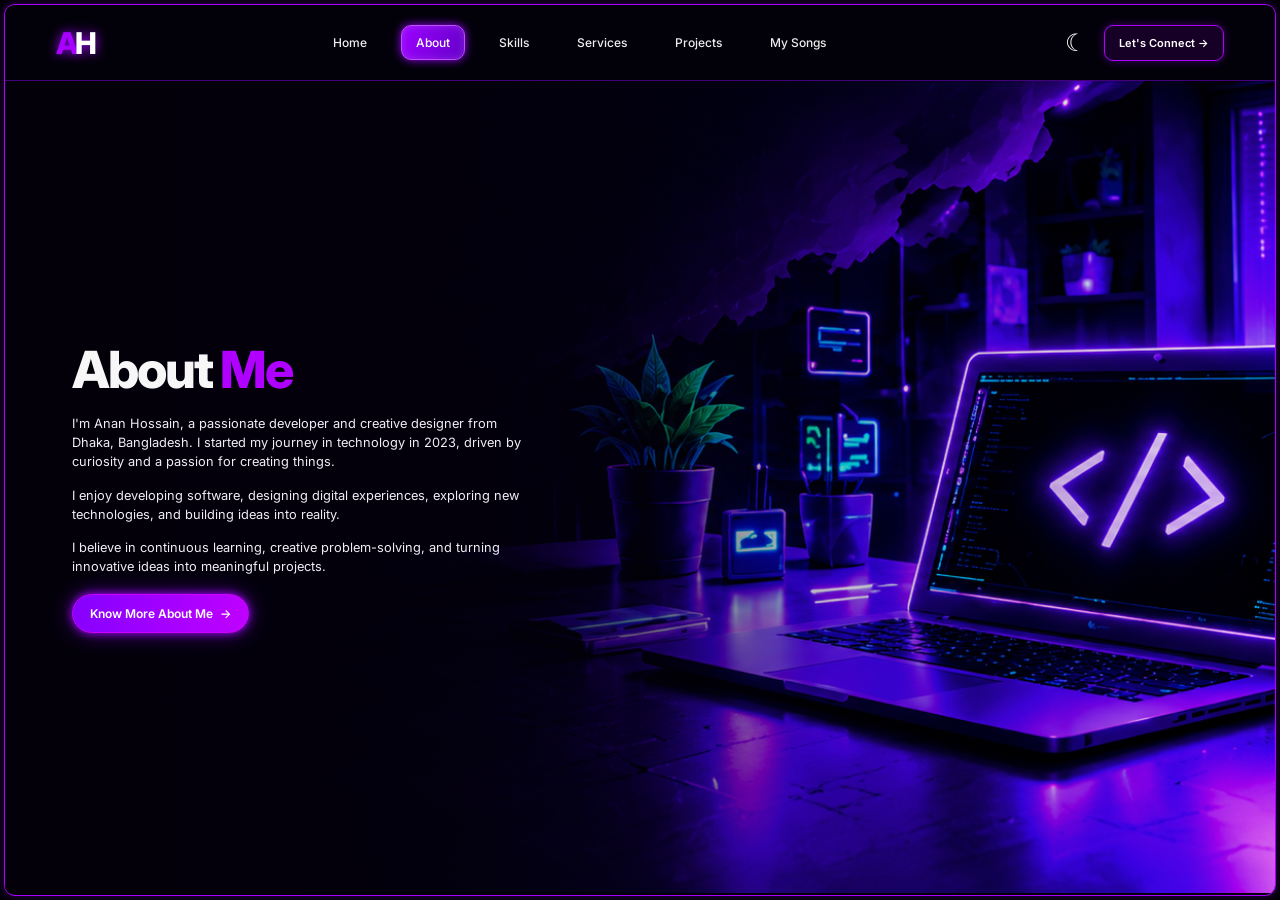
==== about.html @ b21a18df "Add files via upload" ====
<!DOCTYPE html>
<html lang="en">
<head>
    <meta charset="UTF-8">
    <link rel="icon" href="/assets/AH_64x64.png" type="image/png">
    <meta name="viewport" content="width=device-width, initial-scale=1.0">
    <title>About | Anan Hossain</title>
    <link rel="stylesheet" href="about.css">
    <link href="https://fonts.googleapis.com/css2?family=Inter:wght@400;500;600;700;800&display=swap" rel="stylesheet">
</head>
<body>

<div class="about-page">

    <!-- NAVBAR -->
    <header class="navbar">

        <a href="index.html" class="logo">A<span>H</span></a>

        <nav class="nav-links">
            <a href="index.html">Home</a>
            <a href="about.html"class="active">About</a>
            <a href="skills.html">Skills</a>
            <a href="services.html">Services</a>
            <a href="projects.html">Projects</a>
            <a href="socials.html">My Songs</a>
        </nav>

        <div class="nav-right">
            <button class="theme-toggle" id="themeToggle">☾</button>
            <a href="socials.html" class="connect">
                Let's Connect <span>→</span>
            </a>
        </div>

    </header>

    <!-- ABOUT SECTION -->
    <main class="about-hero">

        <div class="about-content">

            <h1>About <span>Me</span></h1>

            <div class="about-description">

                <p>
                    I'm Anan Hossain, a passionate developer
                    and creative designer from Dhaka, Bangladesh.
                    I started my journey in technology in 2023, driven
                    by curiosity and a passion for creating things.
                </p>

                <p>
                    I enjoy developing software, designing digital
                    experiences, exploring new technologies, and
                    building ideas into reality.
                </p>

                <p>
                    I believe in continuous learning, creative problem-solving,
                    and turning innovative ideas into meaningful projects.
                </p>

            </div>

            <a href="socials.html" class="know-more">
                Know More About Me <span>→</span>
            </a>

        </div>

    </main>

</div>

<script>
    const themeToggle = document.getElementById("themeToggle");

    themeToggle.addEventListener("click", () => {
        document.body.classList.toggle("light-mode");

        themeToggle.textContent =
            document.body.classList.contains("light-mode")
            ? "☀" : "☾";
    });
</script>

</body>
</html>
---- about.css ----
* {
    margin: 0;
    padding: 0;
    box-sizing: border-box;
}

html {
    scroll-behavior: smooth;
}

body {
    background: #030008;
    color: white;
    font-family: 'Inter', sans-serif;
    min-height: 100vh;
    padding: 4px;
}

/* SAME FULL PAGE SIZE AS HOME */

.about-page {
    position: relative;
    width: 100%;
    min-height: calc(100vh - 8px);
    overflow: hidden;
    border: 1px solid #a900ff;
    border-radius: 11px;
    background: #030008;
    box-shadow: 0 0 8px rgba(160, 0, 255, .3);
}

/* NAVIGATION */

.navbar {
    height: 76px;
    width: 100%;
    padding: 0 4%;
    position: relative;
    z-index: 10;

    display: flex;
    align-items: center;
    justify-content: space-between;

    background: rgba(3, 0, 10, .94);
    border-bottom: 1px solid rgba(150, 0, 255, .45);
}

.logo {
    text-decoration: none;
    font-size: 30px;
    font-weight: 800;
    letter-spacing: -3px;
    color: #a900ff;
    text-shadow: 0 0 12px #a000ff;
}

.logo span {
    color: white;
}

.nav-links {
    display: flex;
    align-items: center;
    gap: 20px;
}

.nav-links a {
    color: #eee;
    text-decoration: none;
    font-size: 12px;
    font-weight: 500;
    padding: 9px 14px;
    border-radius: 10px;
    transition: .3s;
}

.nav-links a:hover {
    background: rgba(150, 0, 255, .2);
}

.nav-links a.active {
    color: white;
    background: linear-gradient(110deg, #9c00ff, #6500c9);
    border: 1px solid #c34cff;

    box-shadow:
        0 0 10px #9700ff,
        inset 0 0 8px rgba(255,255,255,.15);
}

.nav-right {
    display: flex;
    align-items: center;
    gap: 17px;
}

.theme-toggle {
    background: none;
    border: none;
    color: white;
    font-size: 24px;
    cursor: pointer;
}

.connect {
    text-decoration: none;
    color: white;
    font-size: 11px;
    font-weight: 600;
    padding: 10px 14px;
    border: 1px solid #a900ff;
    border-radius: 9px;
    background: rgba(30, 0, 50, .7);
    box-shadow: 0 0 9px rgba(160, 0, 255, .4);
    transition: .3s;
}

.connect:hover {
    background: #8200d9;
    box-shadow: 0 0 20px #a000ff;
}

/* ABOUT BACKGROUND */

.about-hero {
    position: relative;
    width: 100%;
    min-height: calc(100vh - 88px);

    display: flex;
    align-items: center;

    background-image:
        linear-gradient(
            90deg,
            #030009 0%,
            rgba(3, 0, 12, .98) 22%,
            rgba(3, 0, 12, .86) 37%,
            rgba(3, 0, 12, .22) 65%,
            rgba(3, 0, 12, .05) 100%
        ),
        url("assets/about-background.png");

    background-size: cover;
    background-position: center center;
    background-repeat: no-repeat;
}

/* ABOUT TEXT */

.about-content {
    position: relative;
    z-index: 2;

    width: 45%;
    max-width: 600px;
    margin-left: 5.3%;
    padding: 40px 0;
}

.about-content h1 {
    font-size: clamp(38px, 4vw, 52px);
    line-height: 1.1;
    font-weight: 800;
    letter-spacing: -2px;
    margin-bottom: 17px;
    color: #f7f7f7;
}

.about-content h1 span {
    color: #b000ff;
}

.about-description {
    max-width: 470px;
}

.about-description p {
    color: #f0edf5;
    font-size: clamp(12px, 1vw, 15px);
    line-height: 1.5;
    font-weight: 400;
    margin-bottom: 14px;
}

.know-more {
    display: inline-flex;
    align-items: center;
    gap: 7px;

    margin-top: 4px;
    padding: 11px 17px;

    color: white;
    text-decoration: none;
    font-size: 12px;
    font-weight: 600;

    border-radius: 25px;
    border: 1px solid #d000ff;

    background: linear-gradient(
        100deg,
        #8500ff,
        #c000ff
    );

    box-shadow:
        0 0 9px #9e00ff,
        0 0 22px rgba(150, 0, 255, .5);

    transition: .3s;
}

.know-more:hover {
    transform: translateY(-3px);
    box-shadow: 0 0 25px #bd00ff;
}

/* RESPONSIVE */

@media (max-width: 900px) {

    .navbar {
        padding: 0 2%;
    }

    .nav-links {
        gap: 4px;
    }

    .nav-links a {
        padding: 8px;
        font-size: 10px;
    }

    .about-content {
        width: 50%;
        margin-left: 4%;
    }

    .about-description p {
        font-size: 12px;
    }
}

@media (max-width: 600px) {

    .about-page {
        min-height: calc(100vh - 8px);
    }

    .navbar {
        height: auto;
        min-height: 90px;
        padding: 10px 14px 35px;
    }

    .nav-links {
        position: absolute;
        left: 8px;
        right: 8px;
        bottom: 5px;
        justify-content: space-around;
    }

    .nav-links a {
        font-size: 9px;
        padding: 5px;
    }

    .nav-right {
        gap: 8px;
    }

    .about-hero {
        min-height: calc(100vh - 102px);
        align-items: flex-start;

        background-position: 58% center;

        background-image:
            linear-gradient(
                90deg,
                rgba(3, 0, 10, .96),
                rgba(3, 0, 10, .82)
            ),
            url("assets/about-background.png");
            background-size: cover;
background-position: center center;
background-repeat: no-repeat;
    }

    .about-content {
        width: 88%;
        margin: 50px auto;
        padding: 0;
    }

    .about-content h1 {
        font-size: 38px;
    }

    .about-description p {
        font-size: 12px;
    }
}
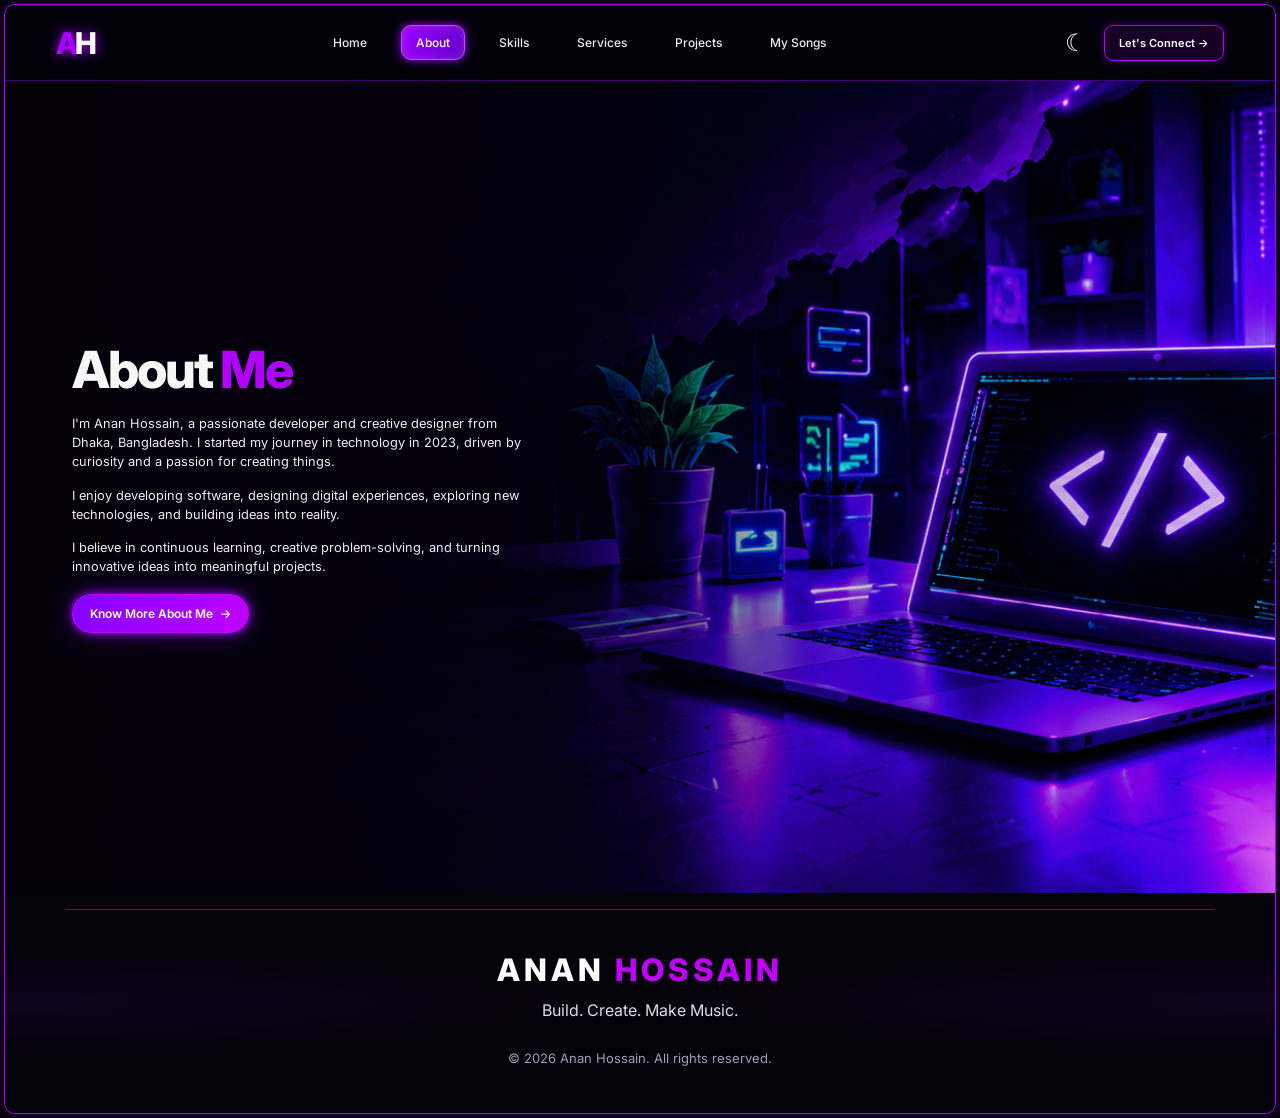
==== commit ebc165fc: "Add footer section to about.html Added footer section with copyright information and personal taglin" ====
--- a/about.html
+++ b/about.html
@@ -3,7 +3,7 @@
 <html lang="en">
 <head>
     <meta charset="UTF-8">
-    <link rel="icon" href="/assets/AH_64x64.png" type="image/png">
+     <link rel="icon" type="image/png" href="assets/AH_64x64.png" />
     <meta name="viewport" content="width=device-width, initial-scale=1.0">
     <title>About | Anan Hossain</title>
     <link rel="stylesheet" href="about.css">
@@ -73,6 +73,31 @@
 
     </main>
 
+
+    <!-- FOOTER SECTION -->
+
+<footer class="portfolio-footer">
+
+    <div class="footer-line"></div>
+
+    <div class="footer-content">
+
+        <h2>
+            ANAN <span>HOSSAIN</span>
+        </h2>
+
+        <p class="footer-tagline">
+            Build. Create. Make Music.
+        </p>
+
+        <p class="footer-copyright">
+            © 2026 Anan Hossain. All rights reserved.
+        </p>
+
+    </div>
+
+</footer>
+
 </div>
 
 <script>
--- a/about.css
+++ b/about.css
@@ -309,3 +309,116 @@
 }
 
 
+
+/* =========================================
+   ANAN HOSSAIN — PORTFOLIO FOOTER
+========================================= */
+
+.portfolio-footer {
+    width: 100%;
+    min-height: 220px;
+
+    position: relative;
+    overflow: hidden;
+
+    display: flex;
+    justify-content: center;
+    align-items: center;
+
+    background:
+        radial-gradient(
+            ellipse at left center,
+            rgba(95, 0, 180, 0.12),
+            transparent 35%
+        ),
+        radial-gradient(
+            ellipse at right center,
+            rgba(95, 0, 180, 0.12),
+            transparent 35%
+        ),
+        #030208;
+
+    padding: 45px 20px 35px;
+}
+
+/* Purple top line */
+
+.footer-line {
+    position: absolute;
+    top: 16px;
+
+    left: 4.8%;
+    width: 90.4%;
+    height: 1px;
+
+    background: rgba(170, 0, 255, 0.65);
+}
+
+/* Footer content */
+
+.footer-content {
+    text-align: center;
+    position: relative;
+    z-index: 2;
+}
+
+/* Name */
+
+.footer-content h2 {
+    color: #ffffff;
+
+    font-size: 31px;
+    font-weight: 800;
+
+    letter-spacing: 4px;
+    margin-bottom: 12px;
+}
+
+.footer-content h2 span {
+    color: #c000ff;
+}
+
+/* Tagline */
+
+.footer-tagline {
+    color: #e2d9ec;
+
+    font-size: 16px;
+    margin-bottom: 30px;
+}
+
+/* Copyright */
+
+.footer-copyright {
+    color: #a99bbd;
+
+    font-size: 13px;
+    margin-top: 0;
+}
+
+/* Mobile responsive */
+
+@media (max-width: 650px) {
+
+    .portfolio-footer {
+        min-height: 200px;
+        padding: 40px 15px 30px;
+    }
+
+    .footer-content h2 {
+        font-size: 23px;
+        letter-spacing: 3px;
+    }
+
+    .footer-tagline {
+        font-size: 14px;
+        margin-bottom: 25px;
+    }
+
+    .footer-copyright {
+        font-size: 11px;
+    }
+
+}
+
+
